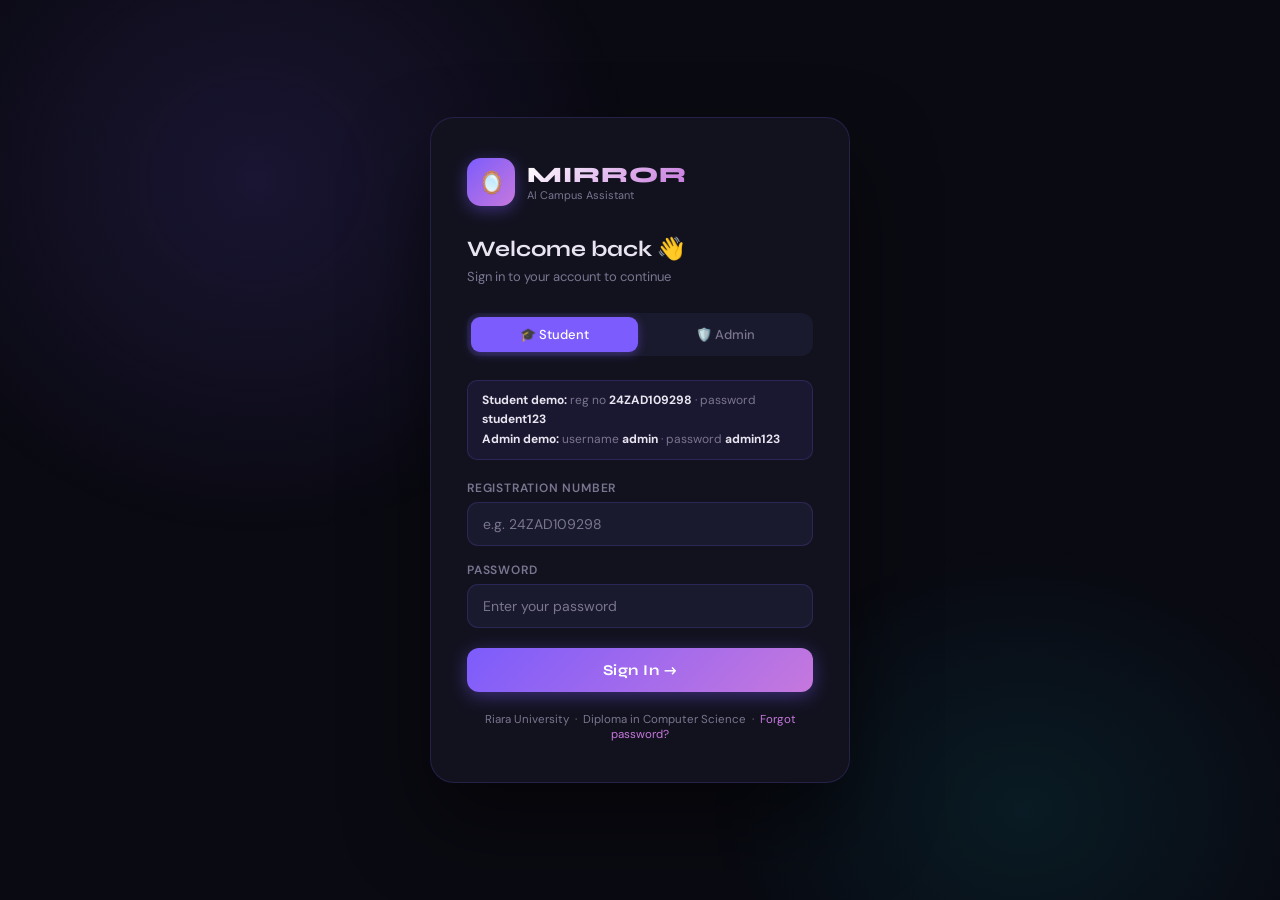
==== login.html @ e7d1bff9 "Add files via upload" ====
<!DOCTYPE html>
<html lang="en">
<head>
  <meta charset="UTF-8" />
  <meta name="viewport" content="width=device-width, initial-scale=1.0" />
  <title>MIRROR — Login</title>
  <link rel="stylesheet" href="style.css" />
  
<script>
  let currentRole = 'student';

  // Demo credentials
  const credentials = {
    student: { username: '24ZAD109298', password: 'student123', redirect: 'index.html' },
    admin:   { username: 'admin',       password: 'admin123',   redirect: 'admin.html' },
  };

  function setRole(role, btn) {
    currentRole = role;

    // Update active tab
    document.querySelectorAll('.role-tab').forEach(t => t.classList.remove('active'));
    btn.classList.add('active');

    // Update label
    document.getElementById('usernameLabel').textContent =
      role === 'admin' ? 'Username' : 'Registration Number';

    document.getElementById('usernameInput').placeholder =
      role === 'admin' ? 'e.g. admin' : 'e.g. 24ZAD109298';

    // Clear inputs & error
    document.getElementById('usernameInput').value = '';
    document.getElementById('passwordInput').value = '';
    document.getElementById('errorMsg').style.display = 'none';
  }

  function handleLogin() {
    const username = document.getElementById('usernameInput').value.trim();
    const password = document.getElementById('passwordInput').value.trim();
    const errorMsg = document.getElementById('errorMsg');

    const creds = credentials[currentRole];

    if (username === creds.username && password === creds.password) {
      // Save session info
      localStorage.setItem('mirrorUser', JSON.stringify({
        role: currentRole,
        username,
        name: currentRole === 'admin' ? 'Administrator' : 'Otieno Jonathan Daniels',
      }));
      errorMsg.style.display = 'none';
      window.location.href = creds.redirect;
    } else {
      errorMsg.style.display = 'block';
      document.getElementById('passwordInput').value = '';
    }
  }

  // Allow Enter key
  document.addEventListener('keypress', e => {
    if (e.key === 'Enter') handleLogin();
  });
  </script>

<body class="login-page">

<div class="login-card">

  <!-- Logo -->
  <div class="login-logo">
    <div class="login-logo-icon">🪞</div>
    <div>
      <div class="login-logo-text">MIRROR</div>
      <div class="login-logo-sub">AI Campus Assistant</div>
    </div>
  </div>

  <!-- Heading -->
  <div class="login-heading">Welcome back 👋</div>
  <div class="login-sub">Sign in to your account to continue</div>

  <!-- Role tabs -->
  <div class="role-tabs">
    <button class="role-tab active" onclick="setRole('student', this)">🎓 Student</button>
    <button class="role-tab"        onclick="setRole('admin', this)">🛡️ Admin</button>
  </div>

  <!-- Demo hint -->
  <div class="demo-hint" id="demoHint">
    <strong>Student demo:</strong> reg no <strong>24ZAD109298</strong> · password <strong>student123</strong><br>
    <strong>Admin demo:</strong> username <strong>admin</strong> · password <strong>admin123</strong>
  </div>

  <!-- Error -->
  <div class="error-msg" id="errorMsg">❌ Incorrect credentials. Please try again.</div>

  <!-- Form -->
  <div class="field">
    <label id="usernameLabel">Registration Number</label>
    <input type="text" id="usernameInput" placeholder="e.g. 24ZAD109298" />
  </div>

  <div class="field">
    <label>Password</label>
    <input type="password" id="passwordInput" placeholder="Enter your password" />
  </div>

  <button class="login-btn" onclick="handleLogin()">Sign In →</button>

  <div class="login-footer">
    Riara University &nbsp;·&nbsp; Diploma in Computer Science &nbsp;·&nbsp;
    <span onclick="alert('Contact your administrator to reset your password.')">Forgot password?</span>
  </div>

</div>


</body>
</html>
---- style.css ----
/* ── MIRROR AI Campus Assistant — style.css ── */

@import url('https://fonts.googleapis.com/css2?family=Syne:wght@400;600;700;800&family=DM+Sans:ital,wght@0,300;0,400;0,500;1,300&display=swap');

/* ── CSS VARIABLES ── */
:root {
  --bg:       #0a0a12;
  --surface:  #12121f;
  --surface2: #1a1a2e;
  --border:   rgba(120, 100, 255, 0.18);
  --accent:   #7c5cfc;
  --accent2:  #c678dd;
  --accent3:  #00e5ff;
  --text:     #e8e4f0;
  --muted:    #7a7590;
  --green:    #00d4aa;
  --yellow:   #f5c842;
}

/* ── RESET ── */
* { box-sizing: border-box; margin: 0; padding: 0; }

/* ── SHARED BODY ── */
body { font-family: 'DM Sans', sans-serif; background: var(--bg); color: var(--text); }

/* ── AMBIENT GLOW (chat page) ── */
body.chat-page::before {
  content: ''; position: fixed; top: -30%; left: -10%;
  width: 60%; height: 80%;
  background: radial-gradient(ellipse, rgba(124,92,252,0.12) 0%, transparent 70%);
  pointer-events: none; z-index: 0;
}
body.chat-page::after {
  content: ''; position: fixed; bottom: -20%; right: -5%;
  width: 50%; height: 60%;
  background: radial-gradient(ellipse, rgba(0,229,255,0.07) 0%, transparent 70%);
  pointer-events: none; z-index: 0;
}
body.chat-page { height: 100vh; overflow: hidden; display: flex; align-items: center; justify-content: center; }

/* ── AMBIENT GLOW (dashboard page) ── */
body.dashboard-page::before {
  content: ''; position: fixed; top: -20%; left: -10%;
  width: 55%; height: 70%;
  background: radial-gradient(ellipse, rgba(124,92,252,0.10) 0%, transparent 70%);
  pointer-events: none; z-index: 0;
}

/* ════════════════════════════════
   SHARED SIDEBAR STYLES
════════════════════════════════ */
.sidebar, .dash-sidebar {
  background: var(--surface);
  border-right: 1px solid var(--border);
  display: flex; flex-direction: column;
  padding: 28px 20px;
}

.logo-wrap { display: flex; align-items: center; gap: 10px; margin-bottom: 8px; }

.logo-icon {
  width: 42px; height: 42px; border-radius: 12px;
  background: linear-gradient(135deg, var(--accent), var(--accent2));
  display: flex; align-items: center; justify-content: center;
  font-size: 20px; flex-shrink: 0;
  box-shadow: 0 4px 16px rgba(124,92,252,0.35);
}

.logo-text {
  font-family: 'Syne', sans-serif; font-weight: 800; font-size: 18px; letter-spacing: 1px;
  background: linear-gradient(135deg, #fff, var(--accent2));
  -webkit-background-clip: text; -webkit-text-fill-color: transparent;
}

.status-badge {
  display: inline-flex; align-items: center; gap: 6px;
  font-size: 11px; color: var(--muted); margin-bottom: 20px; padding-left: 2px;
}
.status-badge .dot {
  width: 7px; height: 7px; border-radius: 50%;
  background: var(--green); box-shadow: 0 0 8px var(--green);
  animation: pulse 2s infinite;
}
@keyframes pulse { 0%, 100% { opacity: 1; } 50% { opacity: 0.5; } }

.nav-label {
  font-size: 10px; font-weight: 600; letter-spacing: 1.5px;
  text-transform: uppercase; color: var(--muted); margin: 12px 0 4px 4px;
}

.nav-link {
  display: flex; align-items: center; gap: 10px;
  padding: 9px 12px; border-radius: 10px; text-decoration: none;
  color: var(--muted); font-size: 13.5px; font-weight: 500;
  transition: all 0.2s; margin-bottom: 2px;
}
.nav-link:hover  { background: var(--surface2); color: var(--text); }
.nav-link.active { background: rgba(124,92,252,0.15); color: var(--text); border: 1px solid rgba(124,92,252,0.3); }

.sidebar-footer {
  margin-top: auto; padding-top: 16px;
  border-top: 1px solid var(--border);
  font-size: 11.5px; color: var(--muted); line-height: 1.6;
}
.sidebar-footer strong { color: var(--text); font-weight: 500; }

/* ════════════════════════════════
   CHAT PAGE LAYOUT
════════════════════════════════ */
.shell {
  position: relative; z-index: 1;
  display: flex; width: min(960px, 98vw); height: min(600px, 96vh);
  border-radius: 24px; overflow: hidden;
  border: 1px solid var(--border);
  box-shadow: 0 40px 80px rgba(0,0,0,0.6), 0 0 0 1px rgba(124,92,252,0.08);
}

.sidebar { width: 240px; flex-shrink: 0; gap: 6px; }

.chat-wrap { flex: 1; display: flex; flex-direction: column; background: var(--bg); min-width: 0; }

.chat-header {
  padding: 18px 24px; border-bottom: 1px solid var(--border);
  display: flex; align-items: center; gap: 12px;
  background: var(--surface); flex-shrink: 0;
}
.chat-header-avatar {
  width: 36px; height: 36px; border-radius: 10px;
  background: linear-gradient(135deg, var(--accent), var(--accent3));
  display: flex; align-items: center; justify-content: center; font-size: 16px;
}
.chat-header-info h3 { font-family: 'Syne', sans-serif; font-size: 14px; font-weight: 700; letter-spacing: 0.5px; }
.chat-header-info p  { font-size: 11px; color: var(--muted); }

.chat-box {
  flex: 1; overflow-y: auto; padding: 24px 20px;
  display: flex; flex-direction: column; gap: 14px;
  scrollbar-width: thin; scrollbar-color: var(--surface2) transparent;
}

.message { display: flex; gap: 10px; animation: fadeUp 0.3s ease both; }
@keyframes fadeUp { from { opacity: 0; transform: translateY(10px); } to { opacity: 1; transform: translateY(0); } }

.msg-avatar {
  width: 30px; height: 30px; border-radius: 8px;
  display: flex; align-items: center; justify-content: center;
  font-size: 14px; flex-shrink: 0; margin-top: 2px;
}
.bot-message-wrap .msg-avatar  { background: linear-gradient(135deg, var(--accent), var(--accent2)); }
.user-message-wrap              { flex-direction: row-reverse; }
.user-message-wrap .msg-avatar  { background: var(--surface2); border: 1px solid var(--border); }

.bubble { max-width: 72%; padding: 11px 16px; border-radius: 16px; font-size: 14px; line-height: 1.6; white-space: pre-wrap; }
.bot-message-wrap .bubble  { background: var(--surface2); border: 1px solid var(--border); border-radius: 4px 16px 16px 16px; color: var(--text); }
.user-message-wrap .bubble { background: var(--accent); border-radius: 16px 4px 16px 16px; color: #fff; }

.chips { display: flex; gap: 7px; flex-wrap: wrap; padding: 0 4px; }
.chip  { padding: 6px 13px; border-radius: 20px; border: 1px solid var(--border); font-size: 12px; color: var(--muted); cursor: pointer; background: var(--surface2); transition: all 0.2s; }
.chip:hover { border-color: var(--accent); color: var(--text); background: rgba(124,92,252,0.1); }

.typing-row { display: none; align-items: center; gap: 10px; padding: 0 20px 12px; }
.typing-dots { display: flex; gap: 4px; background: var(--surface2); border: 1px solid var(--border); padding: 12px 16px; border-radius: 16px; }
.typing-dots span { width: 7px; height: 7px; border-radius: 50%; background: var(--muted); animation: bounce 1.2s infinite; }
.typing-dots span:nth-child(2) { animation-delay: 0.2s; }
.typing-dots span:nth-child(3) { animation-delay: 0.4s; }
@keyframes bounce { 0%, 60%, 100% { transform: translateY(0); } 30% { transform: translateY(-6px); } }

.input-row { padding: 16px 20px; border-top: 1px solid var(--border); display: flex; gap: 10px; align-items: flex-end; background: var(--surface); flex-shrink: 0; }
.input-row input { flex: 1; background: var(--bg); border: 1px solid var(--border); border-radius: 12px; padding: 11px 16px; color: var(--text); font-family: 'DM Sans', sans-serif; font-size: 14px; outline: none; transition: border-color 0.2s; }
.input-row input::placeholder { color: var(--muted); }
.input-row input:focus         { border-color: var(--accent); }

.send-btn { width: 42px; height: 42px; border-radius: 12px; background: linear-gradient(135deg, var(--accent), var(--accent2)); border: none; cursor: pointer; display: flex; align-items: center; justify-content: center; font-size: 17px; color: white; flex-shrink: 0; transition: transform 0.15s, box-shadow 0.15s; box-shadow: 0 4px 14px rgba(124,92,252,0.4); }
.send-btn:hover  { transform: scale(1.06); box-shadow: 0 6px 20px rgba(124,92,252,0.55); }
.send-btn:active { transform: scale(0.96); }

/* ════════════════════════════════
   DASHBOARD PAGE LAYOUT
════════════════════════════════ */
.dashboard-layout { display: flex; min-height: 100vh; position: relative; z-index: 1; }

.dash-sidebar { width: 230px; flex-shrink: 0; padding: 28px 18px; position: sticky; top: 0; height: 100vh; z-index: 10; }

.dash-main { flex: 1; padding: 36px; overflow-y: auto; }

.page-header { display: flex; align-items: flex-start; justify-content: space-between; margin-bottom: 32px; }
.page-header h1 { font-family: 'Syne', sans-serif; font-size: 26px; font-weight: 800; }
.page-header p  { color: var(--muted); font-size: 14px; margin-top: 4px; }
.date-badge { background: var(--surface2); border: 1px solid var(--border); padding: 8px 14px; border-radius: 10px; font-size: 12px; color: var(--muted); }

.profile-card { background: linear-gradient(135deg, rgba(124,92,252,0.18), rgba(198,120,221,0.12)); border: 1px solid rgba(124,92,252,0.25); border-radius: 18px; padding: 22px 24px; display: flex; align-items: center; gap: 18px; margin-bottom: 28px; }
.profile-avatar { width: 56px; height: 56px; border-radius: 14px; background: linear-gradient(135deg, var(--accent), var(--accent2)); display: flex; align-items: center; justify-content: center; font-size: 26px; flex-shrink: 0; box-shadow: 0 6px 18px rgba(124,92,252,0.4); }
.profile-info h3 { font-family: 'Syne', sans-serif; font-size: 16px; font-weight: 700; }
.profile-info p  { font-size: 12.5px; color: var(--muted); margin-top: 3px; }
.profile-tag { margin-left: auto; padding: 5px 12px; border-radius: 20px; background: rgba(0,212,170,0.15); border: 1px solid rgba(0,212,170,0.3); font-size: 11.5px; color: var(--green); font-weight: 500; }

.stats-row { display: grid; grid-template-columns: repeat(3, 1fr); gap: 14px; margin-bottom: 24px; }
.stat-card { background: var(--surface); border: 1px solid var(--border); border-radius: 14px; padding: 18px 20px; transition: transform 0.2s; }
.stat-card:hover { transform: translateY(-2px); }
.stat-card .stat-icon  { font-size: 22px; margin-bottom: 10px; }
.stat-card .stat-value { font-family: 'Syne', sans-serif; font-size: 26px; font-weight: 800; background: linear-gradient(135deg, #fff, var(--accent2)); -webkit-background-clip: text; -webkit-text-fill-color: transparent; }
.stat-card .stat-label { font-size: 12px; color: var(--muted); margin-top: 3px; }

.cards-grid { display: grid; grid-template-columns: 1fr 1fr; gap: 16px; }
.card { background: var(--surface); border: 1px solid var(--border); border-radius: 16px; padding: 20px 22px; }
.card h3 { font-family: 'Syne', sans-serif; font-size: 14px; font-weight: 700; margin-bottom: 14px; display: flex; align-items: center; gap: 8px; }
.card-icon { width: 28px; height: 28px; border-radius: 8px; display: flex; align-items: center; justify-content: center; font-size: 13px; }

.schedule-item { display: flex; align-items: center; gap: 12px; padding: 9px 0; border-bottom: 1px solid var(--border); }
.schedule-item:last-child { border-bottom: none; }
.schedule-time { font-size: 11px; color: var(--accent3); font-weight: 600; min-width: 58px; font-family: 'Syne', sans-serif; }
.schedule-name { font-size: 13px; }
.schedule-room { font-size: 11px; color: var(--muted); }

.reminder-item { display: flex; align-items: flex-start; gap: 10px; padding: 8px 0; border-bottom: 1px solid var(--border); font-size: 13px; }
.reminder-item:last-child { border-bottom: none; }
.reminder-dot { width: 7px; height: 7px; border-radius: 50%; background: var(--accent); margin-top: 5px; flex-shrink: 0; }
.empty-state { font-size: 13px; color: var(--muted); text-align: center; padding: 18px 0; }

.chat-cta { display: flex; align-items: center; justify-content: space-between; background: linear-gradient(135deg, rgba(124,92,252,0.2), rgba(0,229,255,0.08)); border: 1px solid rgba(124,92,252,0.3); border-radius: 16px; padding: 20px 22px; text-decoration: none; color: var(--text); transition: all 0.2s; grid-column: span 2; }
.chat-cta:hover { transform: translateY(-2px); box-shadow: 0 8px 24px rgba(124,92,252,0.2); }
.cta-text h3 { font-family: 'Syne', sans-serif; font-size: 15px; font-weight: 700; }
.cta-text p  { font-size: 12.5px; color: var(--muted); margin-top: 3px; }
.cta-arrow { width: 40px; height: 40px; border-radius: 11px; background: linear-gradient(135deg, var(--accent), var(--accent2)); display: flex; align-items: center; justify-content: center; font-size: 18px; box-shadow: 0 4px 12px rgba(124,92,252,0.4); }

/* ════════════════════════════════
   ADMIN PAGE
════════════════════════════════ */
body.admin-page { min-height: 100vh; display: flex; }
body.admin-page::before { content: ''; position: fixed; top: -20%; left: -10%; width: 55%; height: 70%; background: radial-gradient(ellipse, rgba(124,92,252,0.08) 0%, transparent 70%); pointer-events: none; z-index: 0; }

.admin-sidebar { width: 240px; flex-shrink: 0; background: var(--surface); border-right: 1px solid var(--border); display: flex; flex-direction: column; padding: 28px 18px; position: sticky; top: 0; height: 100vh; z-index: 10; }
.admin-badge { display: inline-flex; align-items: center; gap: 6px; background: rgba(198,120,221,0.12); border: 1px solid rgba(198,120,221,0.3); border-radius: 20px; padding: 4px 10px; font-size: 10.5px; color: var(--accent2); font-weight: 600; margin-bottom: 22px; }

.admin-main { flex: 1; padding: 32px 36px; overflow-y: auto; position: relative; z-index: 1; }

.admin-topbar { display: flex; align-items: center; justify-content: space-between; margin-bottom: 28px; }
.admin-topbar h1 { font-family: 'Syne', sans-serif; font-size: 24px; font-weight: 800; }
.admin-topbar p  { font-size: 13px; color: var(--muted); margin-top: 3px; }

.logout-btn { padding: 9px 18px; border-radius: 10px; border: 1px solid var(--border); background: transparent; color: var(--muted); font-family: 'DM Sans', sans-serif; font-size: 13px; cursor: pointer; transition: all 0.2s; }
.logout-btn:hover { background: rgba(255,80,80,0.1); border-color: rgba(255,80,80,0.3); color: #ff6b6b; }

.admin-stats { display: grid; grid-template-columns: repeat(4, 1fr); gap: 14px; margin-bottom: 28px; }
.admin-stat { background: var(--surface); border: 1px solid var(--border); border-radius: 14px; padding: 18px 20px; transition: transform 0.2s; }
.admin-stat:hover { transform: translateY(-2px); }
.admin-stat .s-icon  { font-size: 20px; margin-bottom: 10px; }
.admin-stat .s-value { font-family: 'Syne', sans-serif; font-size: 28px; font-weight: 800; background: linear-gradient(135deg, #fff, var(--accent2)); -webkit-background-clip: text; -webkit-text-fill-color: transparent; }
.admin-stat .s-label { font-size: 12px; color: var(--muted); margin-top: 3px; }

.section-heading { font-family: 'Syne', sans-serif; font-size: 15px; font-weight: 700; margin-bottom: 14px; display: flex; align-items: center; justify-content: space-between; }
.section-heading span { font-family: 'DM Sans', sans-serif; font-size: 12px; color: var(--muted); font-weight: 400; }

.admin-grid { display: grid; grid-template-columns: 1fr 1fr; gap: 18px; margin-bottom: 20px; }
.panel { background: var(--surface); border: 1px solid var(--border); border-radius: 16px; padding: 20px 22px; }

.student-table { width: 100%; border-collapse: collapse; }
.student-table th { font-size: 10.5px; font-weight: 600; text-transform: uppercase; letter-spacing: 1px; color: var(--muted); padding: 0 0 10px 0; text-align: left; border-bottom: 1px solid var(--border); }
.student-table td { padding: 11px 0; font-size: 13px; border-bottom: 1px solid rgba(120,100,255,0.08); vertical-align: middle; }
.student-table tr:last-child td { border-bottom: none; }

.student-avatar { width: 30px; height: 30px; border-radius: 8px; background: linear-gradient(135deg, var(--accent), var(--accent2)); display: inline-flex; align-items: center; justify-content: center; font-size: 13px; margin-right: 8px; vertical-align: middle; }

.status-pill { display: inline-flex; align-items: center; gap: 5px; padding: 3px 10px; border-radius: 20px; font-size: 11px; font-weight: 500; }
.pill-active   { background: rgba(0,212,170,0.12); border: 1px solid rgba(0,212,170,0.3); color: var(--green); }
.pill-inactive { background: rgba(122,117,144,0.12); border: 1px solid rgba(122,117,144,0.2); color: var(--muted); }

.form-field { margin-bottom: 14px; }
.form-field label { display: block; font-size: 11px; font-weight: 600; text-transform: uppercase; letter-spacing: 0.8px; color: var(--muted); margin-bottom: 6px; }
.form-field input, .form-field textarea, .form-field select { width: 100%; background: var(--surface2); border: 1px solid var(--border); border-radius: 10px; padding: 10px 13px; color: var(--text); font-family: 'DM Sans', sans-serif; font-size: 13px; outline: none; transition: border-color 0.2s; resize: none; }
.form-field input:focus, .form-field textarea:focus, .form-field select:focus { border-color: var(--accent); }
.form-field input::placeholder, .form-field textarea::placeholder { color: var(--muted); }
.form-field select option { background: var(--surface2); }

.submit-btn { width: 100%; padding: 11px; border-radius: 11px; border: none; background: linear-gradient(135deg, var(--accent), var(--accent2)); color: #fff; font-family: 'Syne', sans-serif; font-size: 13.5px; font-weight: 700; cursor: pointer; transition: transform 0.15s, box-shadow 0.15s; box-shadow: 0 4px 14px rgba(124,92,252,0.35); }
.submit-btn:hover { transform: translateY(-1px); box-shadow: 0 6px 18px rgba(124,92,252,0.5); }

.announcement-item { padding: 12px 0; border-bottom: 1px solid rgba(120,100,255,0.08); }
.announcement-item:last-child { border-bottom: none; }
.ann-header { display: flex; justify-content: space-between; align-items: center; margin-bottom: 4px; }
.ann-title { font-family: 'Syne', sans-serif; font-size: 13px; font-weight: 700; }
.ann-tag   { font-size: 10.5px; padding: 2px 8px; border-radius: 20px; background: rgba(124,92,252,0.12); border: 1px solid rgba(124,92,252,0.25); color: var(--accent2); }
.ann-body  { font-size: 12px; color: var(--muted); }
.ann-time  { font-size: 10.5px; color: var(--muted); margin-top: 4px; }

.log-item { display: flex; align-items: flex-start; gap: 12px; padding: 10px 0; border-bottom: 1px solid rgba(120,100,255,0.08); font-size: 12.5px; }
.log-item:last-child { border-bottom: none; }
.log-dot  { width: 8px; height: 8px; border-radius: 50%; margin-top: 4px; flex-shrink: 0; }
.log-text { color: var(--text); flex: 1; }
.log-time { color: var(--muted); font-size: 11px; flex-shrink: 0; }

.toast { display: none; position: fixed; bottom: 28px; right: 28px; background: var(--surface); border: 1px solid rgba(0,212,170,0.3); border-radius: 12px; padding: 14px 20px; font-size: 13.5px; color: var(--green); box-shadow: 0 10px 30px rgba(0,0,0,0.4); z-index: 999; animation: slideUp 0.3s ease; }
@keyframes slideUp { from { opacity: 0; transform: translateY(12px); } to { opacity: 1; transform: translateY(0); } }

/* ════════════════════════════════
   LOGIN PAGE
════════════════════════════════ */
body.login-page { height: 100vh; overflow: hidden; display: flex; align-items: center; justify-content: center; }
body.login-page::before { content: ''; position: fixed; top: -20%; left: -10%; width: 60%; height: 80%; background: radial-gradient(ellipse, rgba(124,92,252,0.14) 0%, transparent 70%); pointer-events: none; z-index: 0; }
body.login-page::after  { content: ''; position: fixed; bottom: -20%; right: -5%; width: 50%; height: 60%; background: radial-gradient(ellipse, rgba(0,229,255,0.08) 0%, transparent 70%); pointer-events: none; z-index: 0; }

.login-card { position: relative; z-index: 1; width: 420px; background: var(--surface); border: 1px solid var(--border); border-radius: 24px; padding: 40px 36px; box-shadow: 0 40px 80px rgba(0,0,0,0.5); }

.login-logo { display: flex; align-items: center; gap: 12px; margin-bottom: 30px; }
.login-logo-icon { width: 48px; height: 48px; border-radius: 14px; background: linear-gradient(135deg, var(--accent), var(--accent2)); display: flex; align-items: center; justify-content: center; font-size: 22px; box-shadow: 0 4px 16px rgba(124,92,252,0.4); }
.login-logo-text { font-family: 'Syne', sans-serif; font-weight: 800; font-size: 22px; letter-spacing: 1px; background: linear-gradient(135deg, #fff, var(--accent2)); -webkit-background-clip: text; -webkit-text-fill-color: transparent; }
.login-logo-sub  { font-size: 11px; color: var(--muted); }

.login-heading { font-family: 'Syne', sans-serif; font-size: 22px; font-weight: 700; margin-bottom: 6px; }
.login-sub     { font-size: 13px; color: var(--muted); margin-bottom: 28px; }

.role-tabs { display: flex; background: var(--surface2); border-radius: 12px; padding: 4px; margin-bottom: 24px; gap: 4px; }
.role-tab  { flex: 1; padding: 9px; border-radius: 9px; border: none; background: transparent; color: var(--muted); font-family: 'DM Sans', sans-serif; font-size: 13px; font-weight: 500; cursor: pointer; transition: all 0.2s; }
.role-tab.active { background: var(--accent); color: #fff; box-shadow: 0 2px 10px rgba(124,92,252,0.4); }

.field { margin-bottom: 16px; }
.field label { display: block; font-size: 12px; font-weight: 600; color: var(--muted); text-transform: uppercase; letter-spacing: 0.8px; margin-bottom: 6px; }
.field input  { width: 100%; background: var(--surface2); border: 1px solid var(--border); border-radius: 11px; padding: 12px 15px; color: var(--text); font-family: 'DM Sans', sans-serif; font-size: 14px; outline: none; transition: border-color 0.2s, box-shadow 0.2s; }
.field input:focus       { border-color: var(--accent); box-shadow: 0 0 0 3px rgba(124,92,252,0.12); }
.field input::placeholder { color: var(--muted); }

.error-msg { display: none; background: rgba(255,80,80,0.12); border: 1px solid rgba(255,80,80,0.3); border-radius: 10px; padding: 10px 14px; font-size: 13px; color: #ff6b6b; margin-bottom: 16px; }

.login-btn { width: 100%; padding: 13px; border-radius: 12px; border: none; background: linear-gradient(135deg, var(--accent), var(--accent2)); color: #fff; font-family: 'Syne', sans-serif; font-size: 15px; font-weight: 700; cursor: pointer; letter-spacing: 0.5px; transition: transform 0.15s, box-shadow 0.15s; box-shadow: 0 4px 18px rgba(124,92,252,0.4); margin-top: 4px; }
.login-btn:hover  { transform: translateY(-1px); box-shadow: 0 6px 22px rgba(124,92,252,0.55); }
.login-btn:active { transform: translateY(0); }

.login-footer { text-align: center; font-size: 11.5px; color: var(--muted); margin-top: 20px; }
.login-footer span { color: var(--accent2); cursor: pointer; }

.demo-hint { background: rgba(124,92,252,0.08); border: 1px solid rgba(124,92,252,0.2); border-radius: 10px; padding: 10px 14px; font-size: 12px; color: var(--muted); margin-bottom: 20px; line-height: 1.6; }
.demo-hint strong { color: var(--text); }
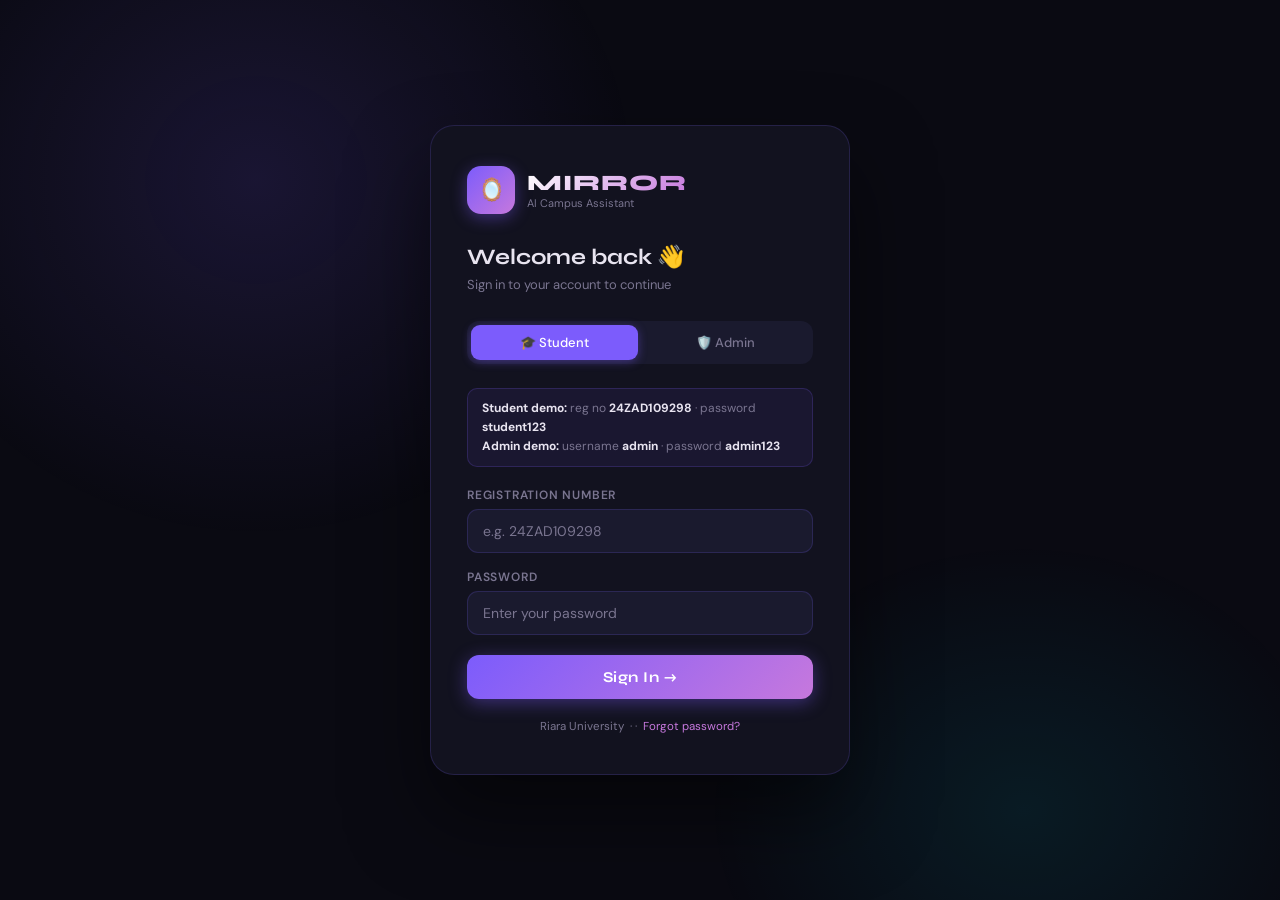
==== commit 4f5ace9e: "Update login.html" ====
--- a/login.html
+++ b/login.html
@@ -109,7 +109,7 @@
   <button class="login-btn" onclick="handleLogin()">Sign In →</button>
 
   <div class="login-footer">
-    Riara University &nbsp;·&nbsp; Diploma in Computer Science &nbsp;·&nbsp;
+    Riara University &nbsp;·&nbsp;·&nbsp;
     <span onclick="alert('Contact your administrator to reset your password.')">Forgot password?</span>
   </div>
 
@@ -117,4 +117,4 @@
 
 
 </body>
-</html>+</html>
